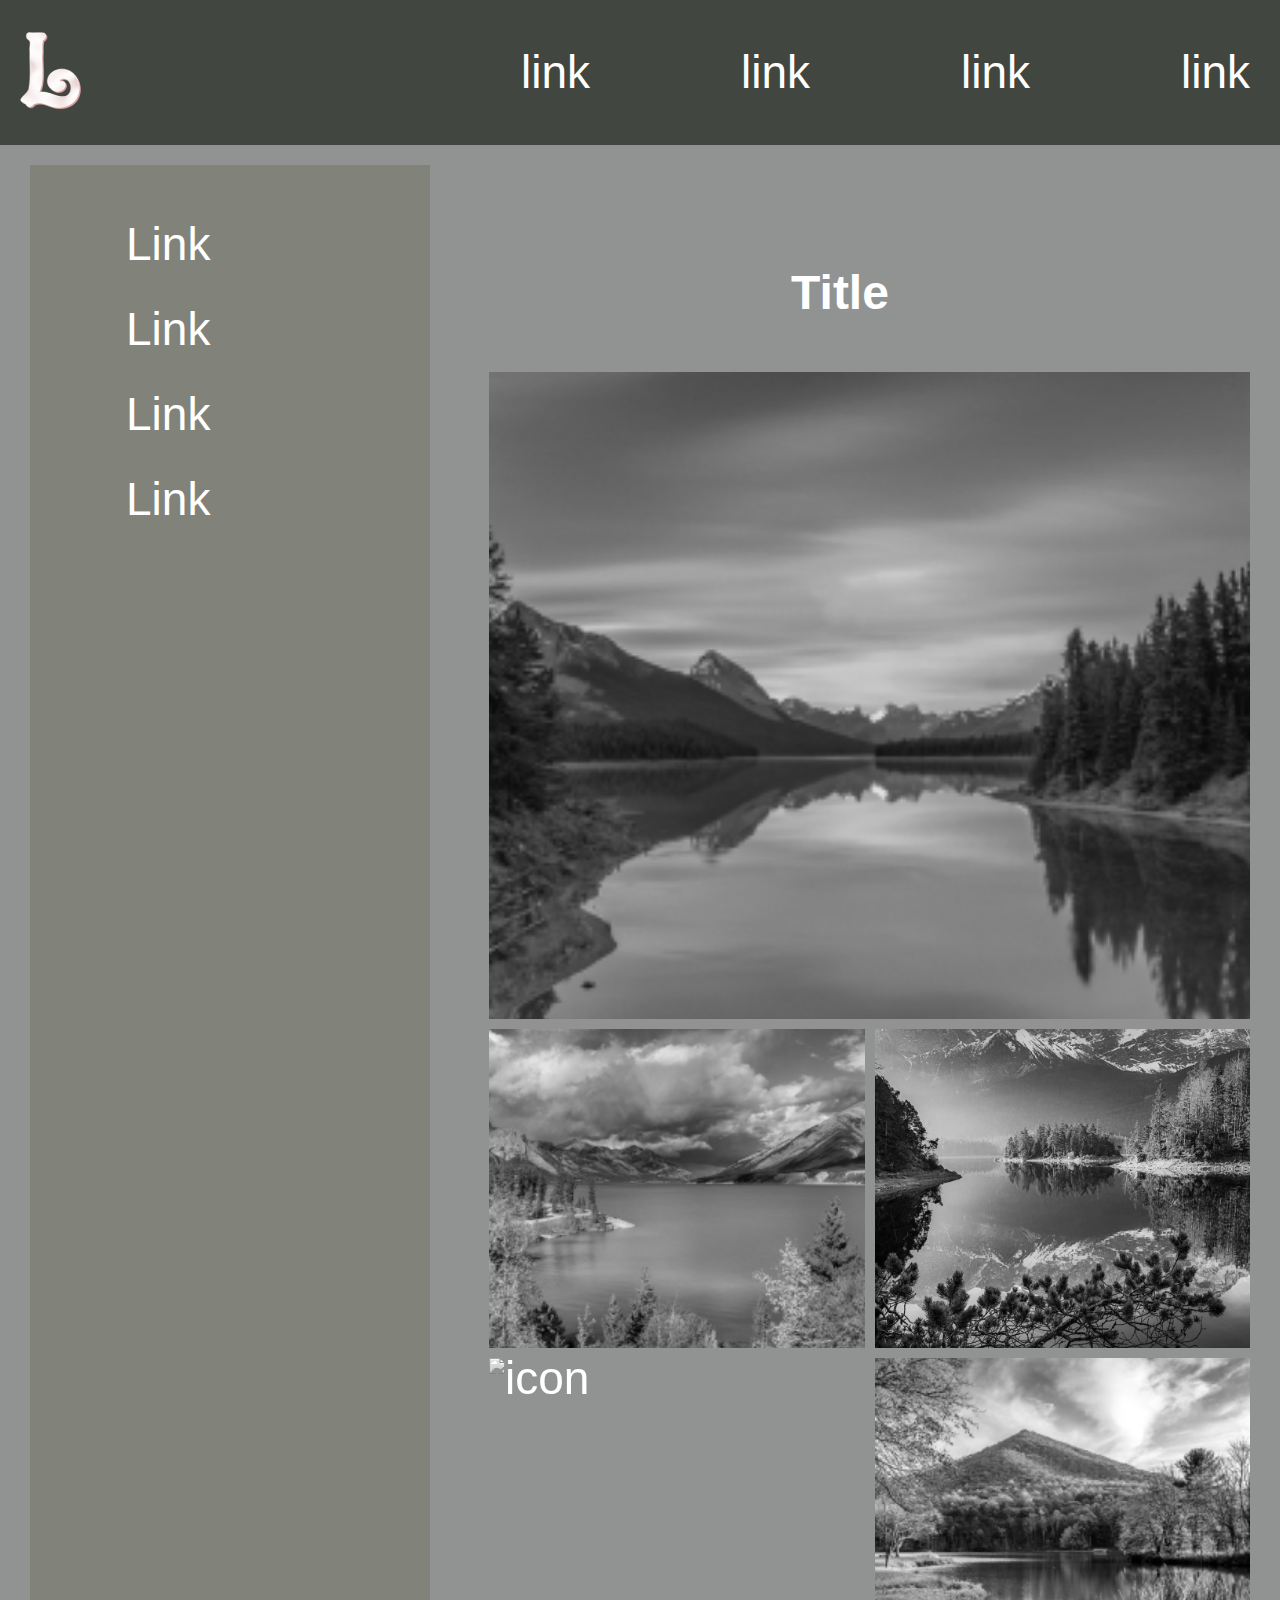
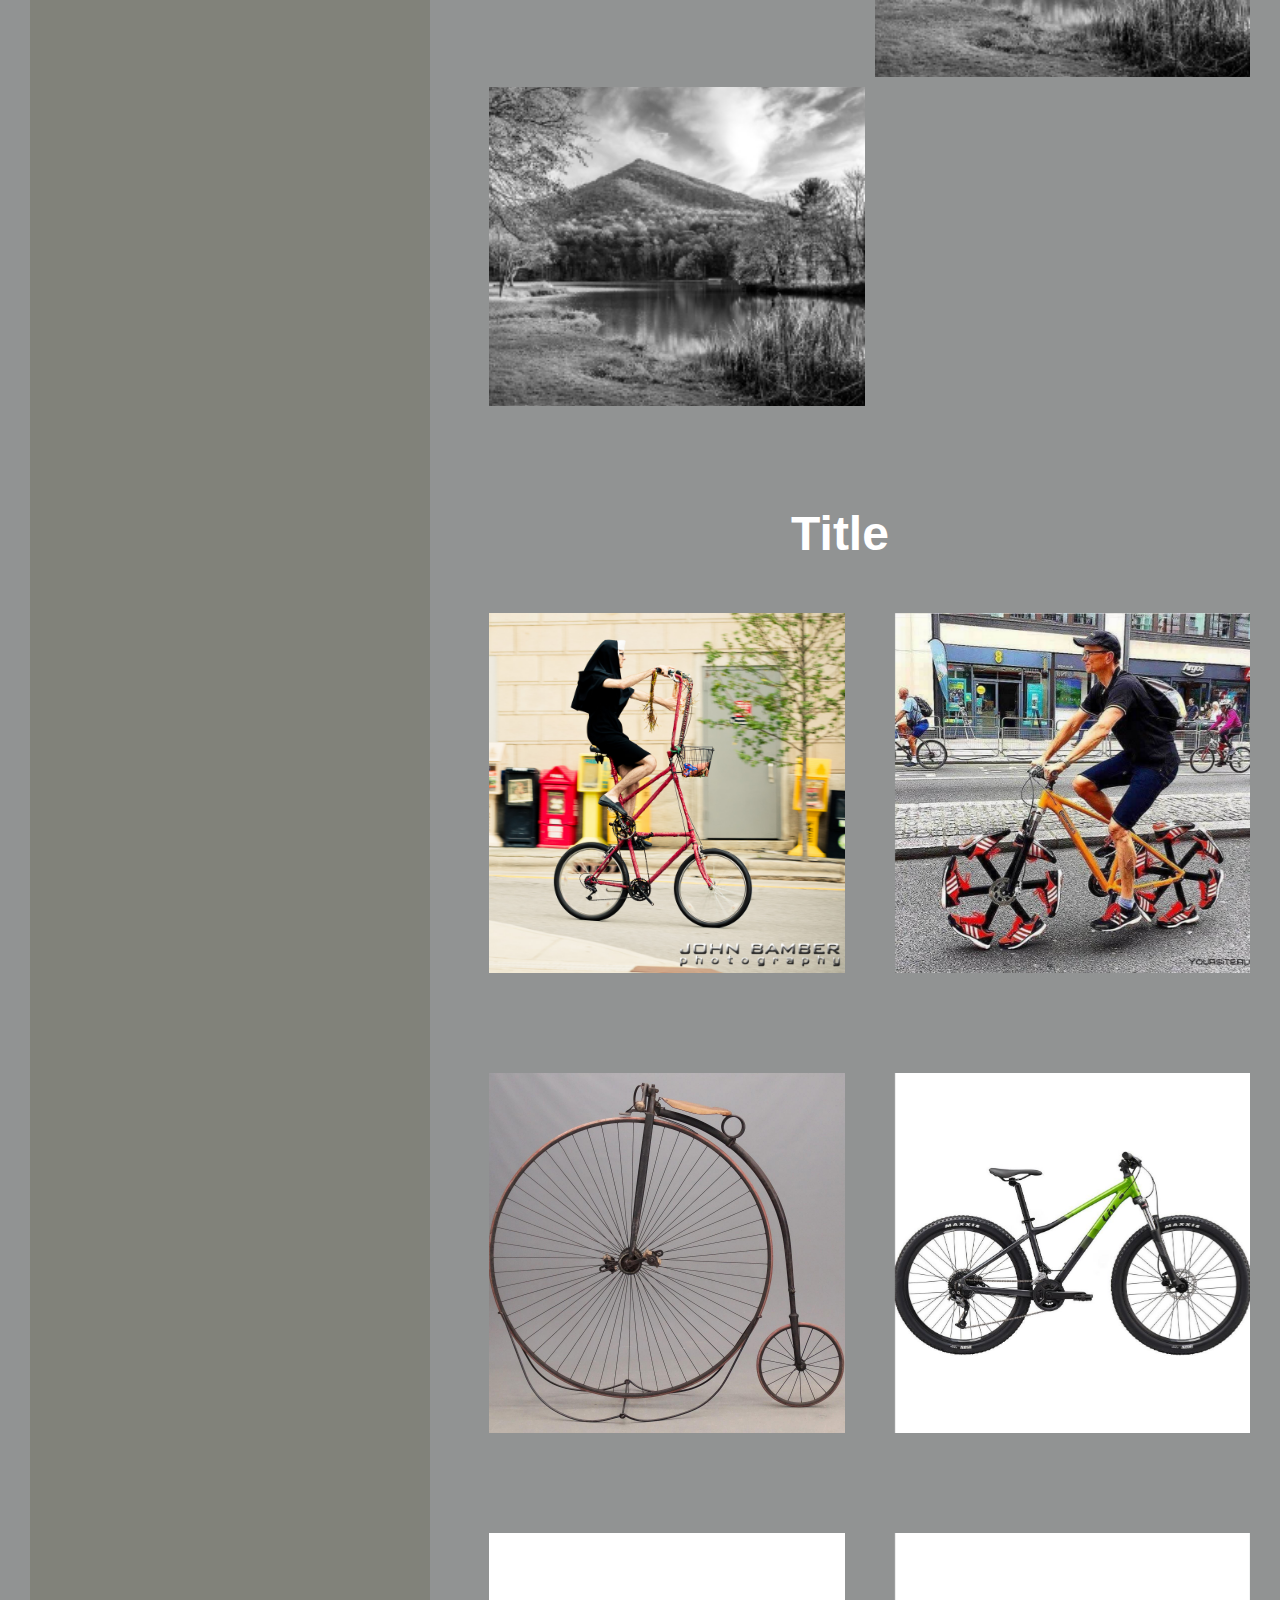
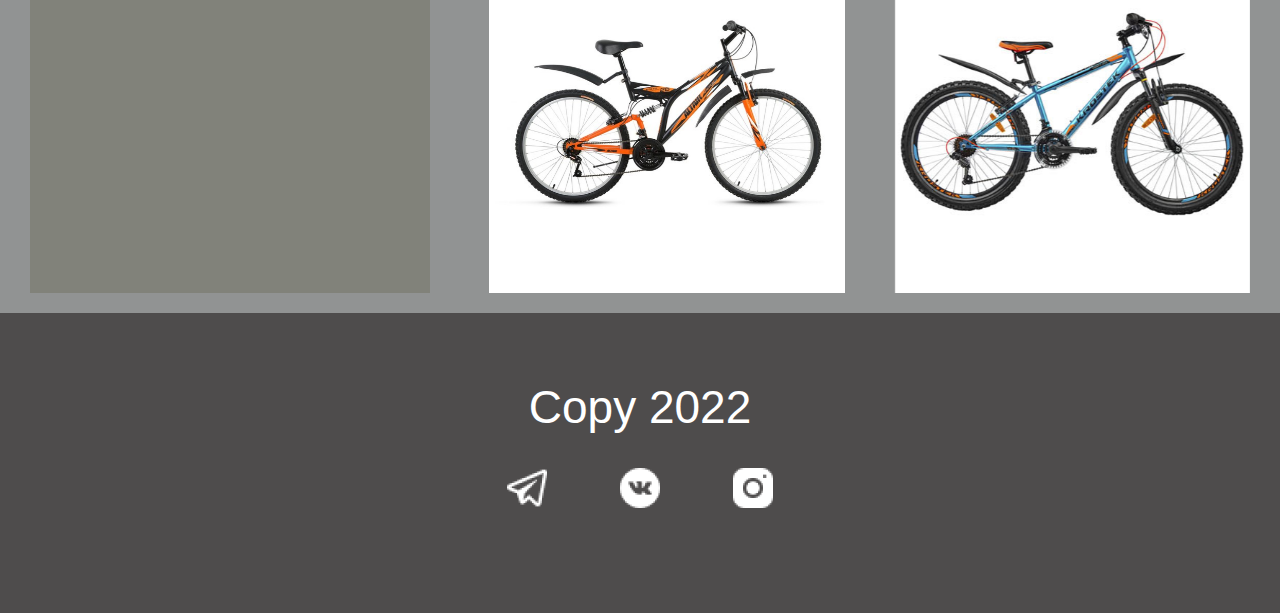
==== index.html @ 62283399 "Add files via upload" ====
<!DOCTYPE html>
<html lang="en">
<head>
   <meta charset="UTF-8">
   <meta http-equiv="X-UA-Compatible" content="IE=edge">
   <meta name="viewport" content="width=device-width, initial-scale=1.0">
   <title>Self 10</title>
   <link rel="stylesheet" href="css/style.css">
</head>
<body>
   <div class="wrapper">
      <header class="header">
         <a href="#" class="logo">
            <img src="img/logo.png" alt="icon">
         </a>
         <nav class="header_menu">
            <ul class="menu_list">
               <li>
                  <a href="#" class="header_link">
                     link
                  </a>
               </li>
               <li>
                  <a href="#" class="header_link">
                     link
                  </a>
               </li>
               <li>
                  <a href="#" class="header_link">
                     link
                  </a>
               </li>
               <li>
                  <a href="#" class="header_link">
                     link
                  </a>
               </li>
            </ul>
         </nav>
      </header>
      <main class="main">
         <aside class="sadebar">
            <nav class="sidebar_nav">
               <ul class="sadebar_list">
                  <li>
                     <a href="#" class="sadebar_link">
                        link
                     </a>
                  </li>
                  <li>
                     <a href="#" class="sadebar_link">
                        link
                     </a>
                  </li>
                  <li>
                     <a href="#" class="sadebar_link">
                        link
                     </a>
                  </li>
                  <li>
                     <a href="#" class="sadebar_link">
                        link
                     </a>
                  </li>
               </ul>
            </nav>
         </aside>
         <section class="content">
            <h1 class="content_title">Title</h1>
            <div class="galery_content galery">
               <div class="galery_items">
                  <div class="galery_item galery_item_big">
                     <img class="pic" src="img/im1.jpg" alt="icon">
                  </div>
                  <div class="galery_item">
                     <img class="pic" src="img/im2.jpg" alt="icon">
                  </div>
                  <div class="galery_item">
                     <img class="pic" src="img/im3.jpg" alt="icon">
                  </div>
                  <div class="galery_item">
                     <img class="pic" src="img/im4.jpg" alt="icon">
                  </div>
                  <div class="galery_item">
                     <img class="pic" src="img/im5.jpg" alt="icon">
                  </div>
                  <div class="galery_item">
                     <img class="pic" src="img/im5.jpg" alt="icon">
                  </div>
               </div>
            </div>
            <section class="content_products">
               <h2 class="content_title">Title</h2>
               <div class="products_items">
                  <div class="products_item">
                     <img src="img/vel1.jpg" alt="icon">
                     <div class="praze">
                        <p>price 100$</p>
                        <a href="#">buy</a>
                     </div>
                  </div>
                  <div class="products_item">
                     <img src="img/vel2.jpg" alt="icon">
                     <div class="praze">
                        <p>price 100$</p>
                        <a href="#">buy</a>
                     </div>
                  </div>
                  <div class="products_item">
                     <img src="img/vel3.jpg" alt="icon">
                     <div class="praze">
                        <p>price 100$</p>
                        <a href="#">buy</a>
                     </div>
                  </div>
                  <div class="products_item">
                     <img src="img/vel4.jpg" alt="icon">
                     <div class="praze">
                        <p>price 100$</p>
                        <a href="#">buy</a>
                     </div>
                  </div>
                  <div class="products_item">
                     <img src="img/vel5.jpg" alt="icon">
                     <div class="praze">
                        <p>price 100$</p>
                        <a href="#">buy</a>
                     </div>
                  </div>
                  <div class="products_item">
                     <img src="img/vel6.jpg" alt="icon">
                     <div class="praze">
                        <p>price 100$</p>
                        <a href="#">buy</a>
                     </div>
                  </div>
               </div>
            </section>
         </section>
      </main>
      <footer class="footer">
         <div class="footer_copy">
            Copy 2022
         </div>
         <div class="footer_soc">
            <a class="footer_link" href="#">
               <img src="img/soc1.png" alt="icon">
            </a>
            <a class="footer_link" href="#">
               <img src="img/soc2.png" alt="icon">
            </a>
            <a class="footer_link" href="#">
               <img src="img/soc3.png" alt="icon">
            </a>
         </div>
      </footer>
   </div>
   <script src="js/jquery-1.9.1.min.js."></script>
   <script src="js/mail.js"></script>
</body>
</html>
---- css/style.css ----
* {
   margin: 0;
   padding: 0;
}

a {
   text-decoration: none;
}

ul {
   list-style: none;
}

@import url('https://fonts.googleapis.com/css2?family=Ubuntu:wght@400;500;700&display=swap');

.wrapper {
   font-family: 'Ubuntu', sans-serif;
   font-style: normal;
   font-weight: 500;
   font-size: 46px;
   line-height: 41px;
   color: #fff;
   background: #919393;
   width: 100%;
   display: grid;
   grid-template: minmax(100px, auto) 1fr minmax(70px, auto) 1fr;
   grid-template-areas: 'header' 'main' 'footer';
}

.header {
   grid-area: header;
   background: #424641;
   display: grid;
   grid-template: 1fr / 1fr minmax(auto, 400px) minmax(auto, 1000px) 1fr;
   align-items: center;
   padding: 20px 0;
}

.logo {
   grid-column: 2 / 3;
}

.header_menu {
   grid-column: 3 / 4;
}

.menu_list {
   display: grid;
   grid-auto-flow: column;
   justify-items: end;
}

.header_link {
   color: #fff;
   padding: 5px 30px;
   border-radius: 50%;
   transition: .5s;
}

.header_link:hover{
   background: #000;
}

.header_link:active{
   color: yellow;
}

.main {
   padding: 20px 30px;
}

.sadebar {
   background: #81827A;
}

.sadebar_list {
   padding: 59px 0 0 66px;
}

.sadebar_link {
   text-transform: capitalize;
   color: #fff;
   padding: 5px 30px;
   border-radius: 50%;
   transition: .5s;
}

.sadebar_link:hover{
   background: #000;
}

.sadebar_list>*:not(:last-child) {
   margin: 0 0 44px 0;
}



.content_title {
   padding: 100px 0 0 0;
   margin: 0 0 52px 0;
   font-size: 48px;
   font-weight: 700;
   line-height: 55px;
   text-align: center;
}

.galery_content {
   margin: 0 0 0 59px;
}

.galery_items {
   display: grid;
   column-gap: 17px;
   row-gap: 31px;
   grid-template-columns: repeat(auto-fit, minmax(250px, 1fr));
}

.galery_item {
   position: relative;
   padding: 0 0 80% 0;
}

.galery_item img {
   position: absolute;
   width: 100%;
   height: 100%;
   top: 0;
   left: 0;
   object-fit: cover;
}

.galery_items {
   display: grid;
   gap: 10px;
   grid-template-columns: repeat(auto-fit, minmax(250px, 1fr));
}
.galery_item {
   position: relative;
   padding: 0 0 85% 0;
}
.galery_item img {
   position: absolute;
   top: 0;
   left: 0;
   width: 100%;
   height: 100%;
   object-fit: cover;
}



.products_items {
   margin: 0 0 0 59px;
   display: grid;
   column-gap: 50px;
   row-gap: 100px;
   grid-template-columns: repeat(auto-fit, minmax(350px, 1fr));
}

.products_item {
   display: grid;
   grid-auto-flow: row;
   grid-template: auto 1fr minmax(40px, auto) / 1fr;
   position: relative;
   padding: 0 0 90% 0;
}

.products_item img {
   position: absolute;
   width: 100%;
   height: 100%;
   top: 0;
   left: 0;
   object-fit: cover;
}

.footer {
   background: #4E4C4C;
   display: grid;
   grid-area: footer;
   grid-template: 1fr 1fr / 1fr;
   text-align: center;
   padding: 74px 0;
}

.footer_copy {
   margin: 0 0 35px 0;
}

.footer_soc>*:not(:last-child) {
   margin: 0 50px 0 0;
}

@media(max-width: 1250px) {
   .wrapper {
      font-size: 40px;
   }
   .content_title {
      font-size: 42px;
      padding: 50px 0 0 0;
      margin: 0 0 30px 0;
   }
   .header {
      grid-template: 1fr / 1fr minmax(auto, 300px) minmax(auto, 1000px) 1fr;
   }
   .main {
      grid-template: 1fr / 1fr minmax(auto, 300px) minmax(auto, 1000px) 1fr;
   }
   .sadebar_list {
      padding: 40px 0 0 10px;
   }
}

@media(min-width: 1000px) {
   .main {
      grid-area: main;
      display: grid;
      grid-template: 1fr / 1fr minmax(auto, 400px) minmax(auto, 1000px) 1fr;
   }
   .sadebar {
      grid-column: 2 / 3;
   }
   .content {
      grid-column: 3 / 4;
   }
}

@media(max-width: 1000px) {
   .sadebar_list {
      padding: 30px 0;
   }
   .galery_content {
      margin: 0;
   }
   .products_items {
      margin: 0;
   }
}


@media(min-width: 570px) {
   .galery_item_big {
      grid-column: span 2;
      grid-row: span 2;
   }
}

@media(max-width: 570px) {
   .sadebar {
      width: 100%;
   }
   .wrapper {
      font-size: 30px;
   }
   .content_title {
      font-size: 32px;
      padding: 50px 0 0 0;
      margin: 0 0 30px 0;
   }
   .products_items {
      row-gap: 50px;
   }
   body {
      background: #919393;
   }
}

.pic {
   filter: grayscale(100%);
   transition: .5s;
}

.galery_item:hover .pic {
   filter: grayscale(0);
}

.products_item {
   position: relative;
   transition: transform .6s;
   transform-style: preserve-3d;
}

.products_item img, .praze {
   position: absolute;
   width: 100%;
   height: 100%;
   backface-visibility: hidden;
}

.praze {
   display: flex;
   align-items: center;
   justify-content: center;
   flex-direction: column;
   background-color: #5e3c32;
   color: #fff;
   transform: rotateY(180deg);
   z-index: 1;
   text-transform: uppercase;
}

.praze a {
   border: 1px solid #fff;
   color: #fff;
   padding: 5px 10px;
   margin-top: 150px;
   transition: .5s;
}

.praze a:hover {
   border: 1px solid #000;
   background: #000;
}

.products_item:hover{
   transform: rotateY(180deg);
}
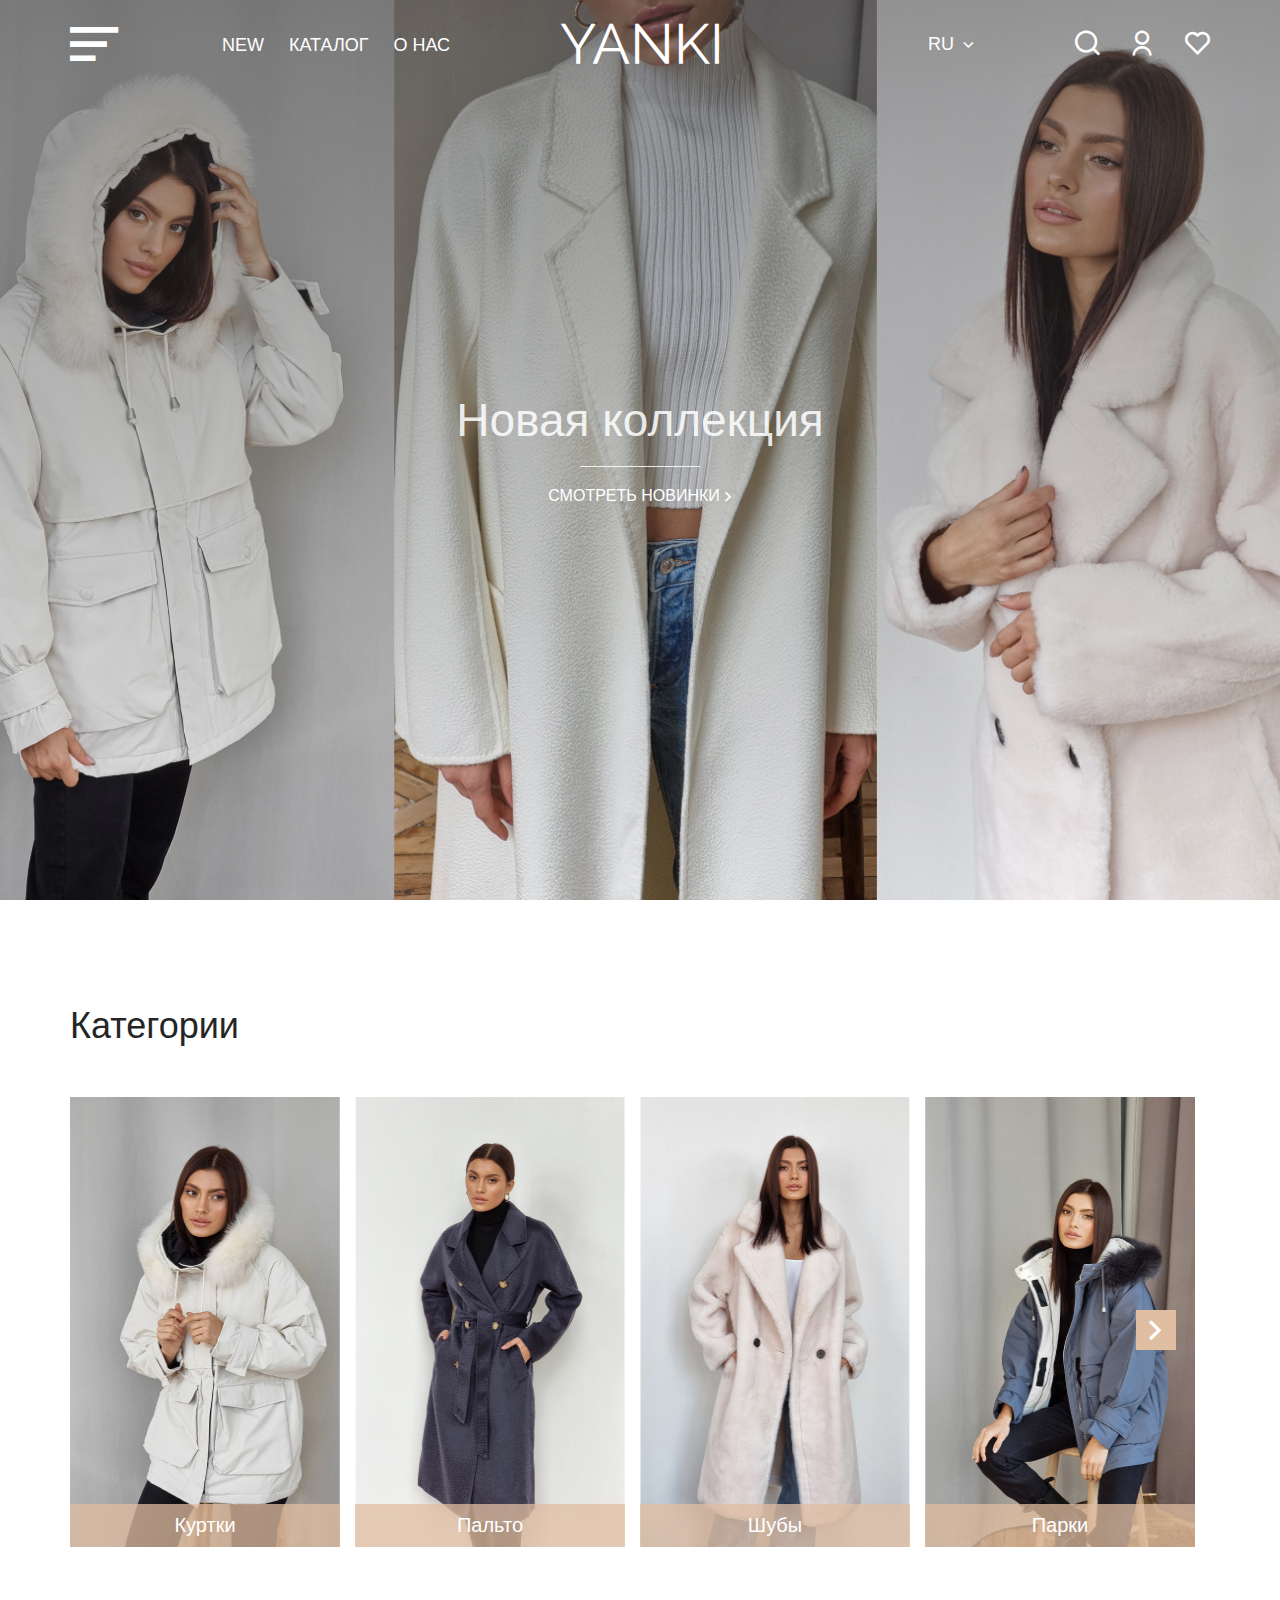
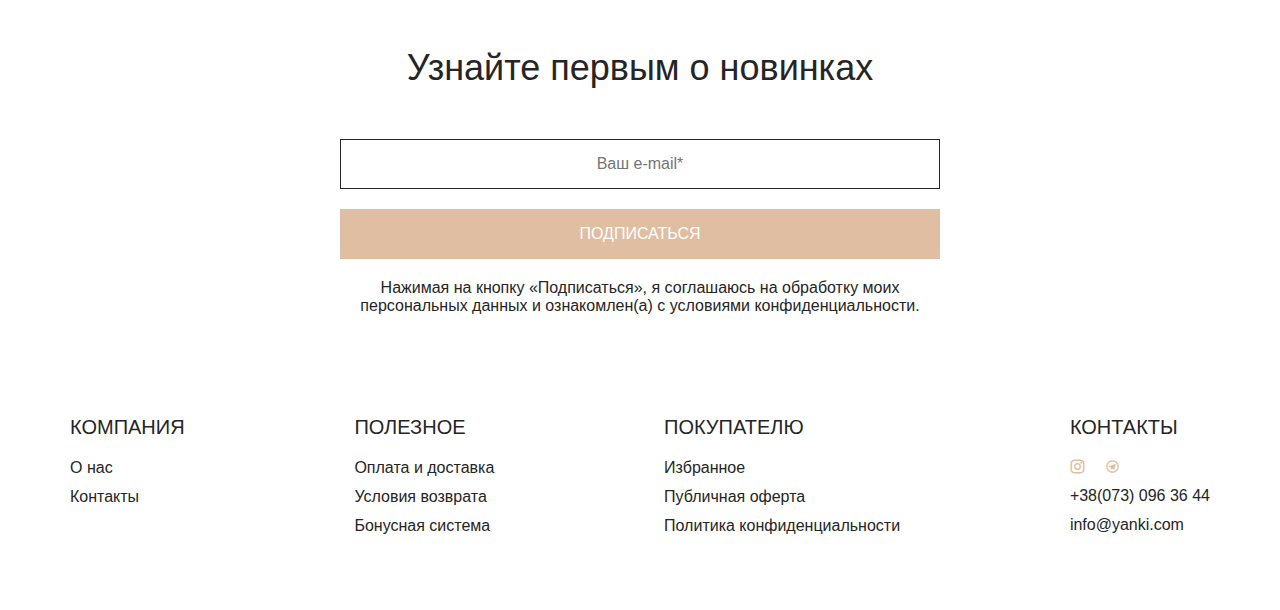
==== commit e2f38d31: "fdfwe" ====
--- a/index.html
+++ b/index.html
@@ -1,161 +1,196 @@
-<!DOCTYPE html>
-<html lang="en">
-<head>
-   <meta charset="UTF-8">
-   <meta http-equiv="X-UA-Compatible" content="IE=edge">
-   <meta name="viewport" content="width=device-width, initial-scale=1.0">
-   <title>Self 10</title>
-   <link rel="stylesheet" href="css/style.css">
-</head>
-<body>
-   <div class="wrapper">
-      <header class="header">
-         <a href="#" class="logo">
-            <img src="img/logo.png" alt="icon">
-         </a>
-         <nav class="header_menu">
-            <ul class="menu_list">
-               <li>
-                  <a href="#" class="header_link">
-                     link
-                  </a>
-               </li>
-               <li>
-                  <a href="#" class="header_link">
-                     link
-                  </a>
-               </li>
-               <li>
-                  <a href="#" class="header_link">
-                     link
-                  </a>
-               </li>
-               <li>
-                  <a href="#" class="header_link">
-                     link
-                  </a>
-               </li>
-            </ul>
-         </nav>
-      </header>
-      <main class="main">
-         <aside class="sadebar">
-            <nav class="sidebar_nav">
-               <ul class="sadebar_list">
-                  <li>
-                     <a href="#" class="sadebar_link">
-                        link
-                     </a>
-                  </li>
-                  <li>
-                     <a href="#" class="sadebar_link">
-                        link
-                     </a>
-                  </li>
-                  <li>
-                     <a href="#" class="sadebar_link">
-                        link
-                     </a>
-                  </li>
-                  <li>
-                     <a href="#" class="sadebar_link">
-                        link
-                     </a>
-                  </li>
-               </ul>
-            </nav>
-         </aside>
-         <section class="content">
-            <h1 class="content_title">Title</h1>
-            <div class="galery_content galery">
-               <div class="galery_items">
-                  <div class="galery_item galery_item_big">
-                     <img class="pic" src="img/im1.jpg" alt="icon">
-                  </div>
-                  <div class="galery_item">
-                     <img class="pic" src="img/im2.jpg" alt="icon">
-                  </div>
-                  <div class="galery_item">
-                     <img class="pic" src="img/im3.jpg" alt="icon">
-                  </div>
-                  <div class="galery_item">
-                     <img class="pic" src="img/im4.jpg" alt="icon">
-                  </div>
-                  <div class="galery_item">
-                     <img class="pic" src="img/im5.jpg" alt="icon">
-                  </div>
-                  <div class="galery_item">
-                     <img class="pic" src="img/im5.jpg" alt="icon">
-                  </div>
-               </div>
-            </div>
-            <section class="content_products">
-               <h2 class="content_title">Title</h2>
-               <div class="products_items">
-                  <div class="products_item">
-                     <img src="img/vel1.jpg" alt="icon">
-                     <div class="praze">
-                        <p>price 100$</p>
-                        <a href="#">buy</a>
-                     </div>
-                  </div>
-                  <div class="products_item">
-                     <img src="img/vel2.jpg" alt="icon">
-                     <div class="praze">
-                        <p>price 100$</p>
-                        <a href="#">buy</a>
-                     </div>
-                  </div>
-                  <div class="products_item">
-                     <img src="img/vel3.jpg" alt="icon">
-                     <div class="praze">
-                        <p>price 100$</p>
-                        <a href="#">buy</a>
-                     </div>
-                  </div>
-                  <div class="products_item">
-                     <img src="img/vel4.jpg" alt="icon">
-                     <div class="praze">
-                        <p>price 100$</p>
-                        <a href="#">buy</a>
-                     </div>
-                  </div>
-                  <div class="products_item">
-                     <img src="img/vel5.jpg" alt="icon">
-                     <div class="praze">
-                        <p>price 100$</p>
-                        <a href="#">buy</a>
-                     </div>
-                  </div>
-                  <div class="products_item">
-                     <img src="img/vel6.jpg" alt="icon">
-                     <div class="praze">
-                        <p>price 100$</p>
-                        <a href="#">buy</a>
-                     </div>
-                  </div>
-               </div>
-            </section>
-         </section>
-      </main>
-      <footer class="footer">
-         <div class="footer_copy">
-            Copy 2022
-         </div>
-         <div class="footer_soc">
-            <a class="footer_link" href="#">
-               <img src="img/soc1.png" alt="icon">
-            </a>
-            <a class="footer_link" href="#">
-               <img src="img/soc2.png" alt="icon">
-            </a>
-            <a class="footer_link" href="#">
-               <img src="img/soc3.png" alt="icon">
-            </a>
-         </div>
-      </footer>
-   </div>
-   <script src="js/jquery-1.9.1.min.js."></script>
-   <script src="js/mail.js"></script>
-</body>
+<!DOCTYPE html>
+<html lang="en">
+<head>
+   <meta charset="UTF-8">
+   <meta http-equiv="X-UA-Compatible" content="IE=edge">
+   <meta name="viewport" content="width=device-width, initial-scale=1.0">
+   <link rel="stylesheet" href="css/style.css">
+   <link rel="stylesheet" href="fonts/style.css">
+   <title>self 12</title>
+</head>
+<body>
+   <div class="wrapper">
+      <header class="header pos_ab">
+         <div class="container">
+            <nav class="header__body">
+               <div class="header__part1">
+                  <a href="#" class="header__burger">
+                     <i class="header__icon header__icon_burger icon-burger"></i>
+                  </a>
+                  <div class="header__box_lang header__info1">
+                     <button class="header__bnt header__bnt0">
+                        <p class="header__bnt_text">RU</p>
+                        <i class="header__icon header__icon_arr0 icon-arr"></i>
+                        <ul class="list0">
+                           <li class="rus">Ru</li>
+                           <li class="eng">Eng</li>
+                        </ul>
+                     </button>
+                  </div>
+                  <ul class="header__list">
+                     <li class="header__item"><a href="index.html" class="header__link">NEW</a></li>
+                     <li class="header__item"><a href="catalog.html" class="header__link">КАТАЛОГ</a></li>
+                     <li class="header__item"><a href="#" class="header__link">О НАС</a></li>
+                     <a href="#" class="header__link2 header__link0">
+                        <i class="header__icon header__icon_user icon-user"></i>
+                     </a>
+                  </ul>
+               </div>
+               <logo class="header__logo">
+                  <i class="header__icon header__icon_logo icon-logo"></i>
+               </logo>
+               <div class="header__part2">
+                  <div class="header__box_lang header__info2">
+                     <button class="header__bnt">
+                        <p class="header__bnt_text">RU</p>
+                        <i class="header__icon header__icon_arr icon-arr"></i>
+                     </button>
+                  </div>
+                  <div class="header__info">
+                     <a href="#" class="header__link2">
+                        <i class="header__icon header__icon_search icon-search"></i>
+                     </a>
+                     <a href="#" class="header__link2">
+                        <i class="header__icon header__icon_user icon-user"></i>
+                     </a>
+                     <a href="#" class="header__link2">
+                        <i class="header__icon header__icon_favorit icon-favorit"></i>
+                     </a>
+                  </div>
+               </div>
+            </nav>
+         </div>
+      </header>
+      <main class="page3">
+         <section class="home">
+            <div class="container">
+               <div class="home__body">
+                  <h1 class="home__title">Новая коллекция</h1>
+                  <a href="$" class="home__link">
+                     <p class="home__text">Смотреть Новинки</p>
+                     <i class="home__icon icon-arr"></i>
+                  </a>
+               </div>
+            </div>
+         </section>
+         <section class="category">
+            <div class="container">
+               <h2 class="category__title title">Категории</h2>
+               <div class="category__items">
+                  <i class="category__icon icon-arr category__icon1"></i>
+                  <i class="category__icon icon-arr category__icon2"></i>
+                  <div class="category__item item1">
+                     <img src="img/cat1.jpg" alt="icon" class="item1__img">
+                     <div class="item1__info">
+                        <p class="item1__title">Куртки</p>
+                        <p class="item1__text">Lorem ipsum dolor sit amet.</p>
+                     </div>
+                  </div>
+                  <div class="category__item item1">
+                     <img src="img/cat2.jpg" alt="icon" class="item1__img">
+                     <div class="item1__info">
+                        <p class="item1__title">Пальто</p>
+                        <p class="item1__text">Lorem ipsum dolor sit amet.</p>
+                     </div>
+                  </div>
+                  <div class="category__item item1">
+                     <img src="img/cat3.jpg" alt="icon" class="item1__img">
+                     <div class="item1__info">
+                        <p class="item1__title">Шубы</p>
+                        <p class="item1__text">Lorem ipsum dolor sit amet.</p>
+                     </div>
+                  </div>
+                  <div class="category__item item1">
+                     <img src="img/cat4.jpg" alt="icon" class="item1__img">
+                     <div class="item1__info">
+                        <p class="item1__title">Парки</p>
+                        <p class="item1__text">Lorem ipsum dolor sit amet.</p>
+                     </div>
+                  </div>
+                  <div class="category__item item1">
+                     <img src="img/cat4.jpg" alt="icon" class="item1__img">
+                     <div class="item1__info">
+                        <p class="item1__title">Парки</p>
+                        <p class="item1__text">Lorem ipsum dolor sit amet.</p>
+                     </div>
+                  </div>
+                  <div class="category__item item1">
+                     <img src="img/cat4.jpg" alt="icon" class="item1__img">
+                     <div class="item1__info">
+                        <p class="item1__title">Парки</p>
+                        <p class="item1__text">Lorem ipsum dolor sit amet.</p>
+                     </div>
+                  </div>
+               </div>
+            </div>
+         </section>
+         <section class="news">
+            <div class="container">
+               <div class="news__body">
+                  <h3 class="news__title title">Узнайте первым о новинках</h3>
+                  <input type="text" class="news__input" placeholder="Ваш e-mail*">
+                  <button class="news__btn">ПОДПИСАТЬСЯ</button>
+                  <p class="news__text">
+                     Нажимая на кнопку «Подписаться», я соглашаюсь на обработку моих 
+                     персональных данных и ознакомлен(а) с условиями конфиденциальности.
+                  </p>
+               </div>
+            </div>
+         </section>
+      </main>
+      <footer class="footer">
+         <div class="container">
+            <div class="footer__columns">
+               <div class="footer__column">
+                  <div class="footer__block2">
+                     <p class="footer__title">КОМПАНИЯ</p>
+                     <i class="footer__icon2 icon-arr"></i>
+                  </div>
+                  <div class="footer__block">
+                     <a href="#" class="footer__link">О нас</a>
+                     <a href="#" class="footer__link">Контакты</a>
+                  </div>
+               </div>
+               <div class="footer__column">
+                  <div class="footer__block2">
+                     <p class="footer__title">ПОЛЕЗНОЕ</p>
+                     <i class="footer__icon2 icon-arr"></i>
+                  </div>
+                  <div class="footer__block">
+                     <a href="#" class="footer__link">Оплата и доставка</a>
+                     <a href="#" class="footer__link">Условия возврата</a>
+                     <a href="#" class="footer__link">Бонусная система</a>
+                  </div>
+               </div>
+               <div class="footer__column">
+                  <div class="footer__block2">
+                     <p class="footer__title">ПОКУПАТЕЛЮ</p>
+                     <i class="footer__icon2 icon-arr"></i>
+                  </div>
+                  <div class="footer__block">
+                     <a href="#" class="footer__link">Избранное</a>
+                     <a href="#" class="footer__link">Публичная оферта</a>
+                     <a href="#" class="footer__link">Политика конфиденциальности</a>
+                  </div>
+               </div>
+               <div class="footer__column">
+                  <div class="footer__block2">
+                     <p class="footer__title">КОНТАКТЫ</p>
+                     <i class="footer__icon2 icon-arr"></i>
+                  </div>
+                  <div class="footer__block">
+                     <div class="footer__soces">
+                        <a href="#" class="footer__soc"><i class="footer__icon icon-innstagram"></i></a>
+                        <a href="#" class="footer__soc"><i class="footer__icon icon-telegram"></i></a>
+                     </div>
+                     <a href="tel:+380730963644" class="footer__link">+38(073) 096 36 44</a>
+                     <a href="https//info@yanki.com" target="_blank" class="footer__link">info@yanki.com</a>
+                  </div>
+               </div>
+            </div>
+         </div>
+      </footer>
+   </div>
+   <script src="js/script.js"></script>
+</body>
 </html>--- a/css/style.css
+++ b/css/style.css
@@ -1,317 +1,1432 @@
-* {
-   margin: 0;
-   padding: 0;
-}
-
-a {
-   text-decoration: none;
-}
-
-ul {
-   list-style: none;
-}
-
-@import url('https://fonts.googleapis.com/css2?family=Ubuntu:wght@400;500;700&display=swap');
-
-.wrapper {
-   font-family: 'Ubuntu', sans-serif;
-   font-style: normal;
-   font-weight: 500;
-   font-size: 46px;
-   line-height: 41px;
-   color: #fff;
-   background: #919393;
-   width: 100%;
-   display: grid;
-   grid-template: minmax(100px, auto) 1fr minmax(70px, auto) 1fr;
-   grid-template-areas: 'header' 'main' 'footer';
-}
-
-.header {
-   grid-area: header;
-   background: #424641;
-   display: grid;
-   grid-template: 1fr / 1fr minmax(auto, 400px) minmax(auto, 1000px) 1fr;
-   align-items: center;
-   padding: 20px 0;
-}
-
-.logo {
-   grid-column: 2 / 3;
-}
-
-.header_menu {
-   grid-column: 3 / 4;
-}
-
-.menu_list {
-   display: grid;
-   grid-auto-flow: column;
-   justify-items: end;
-}
-
-.header_link {
-   color: #fff;
-   padding: 5px 30px;
-   border-radius: 50%;
-   transition: .5s;
-}
-
-.header_link:hover{
-   background: #000;
-}
-
-.header_link:active{
-   color: yellow;
-}
-
-.main {
-   padding: 20px 30px;
-}
-
-.sadebar {
-   background: #81827A;
-}
-
-.sadebar_list {
-   padding: 59px 0 0 66px;
-}
-
-.sadebar_link {
-   text-transform: capitalize;
-   color: #fff;
-   padding: 5px 30px;
-   border-radius: 50%;
-   transition: .5s;
-}
-
-.sadebar_link:hover{
-   background: #000;
-}
-
-.sadebar_list>*:not(:last-child) {
-   margin: 0 0 44px 0;
-}
-
-
-
-.content_title {
-   padding: 100px 0 0 0;
-   margin: 0 0 52px 0;
-   font-size: 48px;
-   font-weight: 700;
-   line-height: 55px;
-   text-align: center;
-}
-
-.galery_content {
-   margin: 0 0 0 59px;
-}
-
-.galery_items {
-   display: grid;
-   column-gap: 17px;
-   row-gap: 31px;
-   grid-template-columns: repeat(auto-fit, minmax(250px, 1fr));
-}
-
-.galery_item {
-   position: relative;
-   padding: 0 0 80% 0;
-}
-
-.galery_item img {
-   position: absolute;
-   width: 100%;
-   height: 100%;
-   top: 0;
-   left: 0;
-   object-fit: cover;
-}
-
-.galery_items {
-   display: grid;
-   gap: 10px;
-   grid-template-columns: repeat(auto-fit, minmax(250px, 1fr));
-}
-.galery_item {
-   position: relative;
-   padding: 0 0 85% 0;
-}
-.galery_item img {
-   position: absolute;
-   top: 0;
-   left: 0;
-   width: 100%;
-   height: 100%;
-   object-fit: cover;
-}
-
-
-
-.products_items {
-   margin: 0 0 0 59px;
-   display: grid;
-   column-gap: 50px;
-   row-gap: 100px;
-   grid-template-columns: repeat(auto-fit, minmax(350px, 1fr));
-}
-
-.products_item {
-   display: grid;
-   grid-auto-flow: row;
-   grid-template: auto 1fr minmax(40px, auto) / 1fr;
-   position: relative;
-   padding: 0 0 90% 0;
-}
-
-.products_item img {
-   position: absolute;
-   width: 100%;
-   height: 100%;
-   top: 0;
-   left: 0;
-   object-fit: cover;
-}
-
-.footer {
-   background: #4E4C4C;
-   display: grid;
-   grid-area: footer;
-   grid-template: 1fr 1fr / 1fr;
-   text-align: center;
-   padding: 74px 0;
-}
-
-.footer_copy {
-   margin: 0 0 35px 0;
-}
-
-.footer_soc>*:not(:last-child) {
-   margin: 0 50px 0 0;
-}
-
-@media(max-width: 1250px) {
-   .wrapper {
-      font-size: 40px;
-   }
-   .content_title {
-      font-size: 42px;
-      padding: 50px 0 0 0;
-      margin: 0 0 30px 0;
-   }
-   .header {
-      grid-template: 1fr / 1fr minmax(auto, 300px) minmax(auto, 1000px) 1fr;
-   }
-   .main {
-      grid-template: 1fr / 1fr minmax(auto, 300px) minmax(auto, 1000px) 1fr;
-   }
-   .sadebar_list {
-      padding: 40px 0 0 10px;
-   }
-}
-
-@media(min-width: 1000px) {
-   .main {
-      grid-area: main;
-      display: grid;
-      grid-template: 1fr / 1fr minmax(auto, 400px) minmax(auto, 1000px) 1fr;
-   }
-   .sadebar {
-      grid-column: 2 / 3;
-   }
-   .content {
-      grid-column: 3 / 4;
-   }
-}
-
-@media(max-width: 1000px) {
-   .sadebar_list {
-      padding: 30px 0;
-   }
-   .galery_content {
-      margin: 0;
-   }
-   .products_items {
-      margin: 0;
-   }
-}
-
-
-@media(min-width: 570px) {
-   .galery_item_big {
-      grid-column: span 2;
-      grid-row: span 2;
-   }
-}
-
-@media(max-width: 570px) {
-   .sadebar {
-      width: 100%;
-   }
-   .wrapper {
-      font-size: 30px;
-   }
-   .content_title {
-      font-size: 32px;
-      padding: 50px 0 0 0;
-      margin: 0 0 30px 0;
-   }
-   .products_items {
-      row-gap: 50px;
-   }
-   body {
-      background: #919393;
-   }
-}
-
-.pic {
-   filter: grayscale(100%);
-   transition: .5s;
-}
-
-.galery_item:hover .pic {
-   filter: grayscale(0);
-}
-
-.products_item {
-   position: relative;
-   transition: transform .6s;
-   transform-style: preserve-3d;
-}
-
-.products_item img, .praze {
-   position: absolute;
-   width: 100%;
-   height: 100%;
-   backface-visibility: hidden;
-}
-
-.praze {
-   display: flex;
-   align-items: center;
-   justify-content: center;
-   flex-direction: column;
-   background-color: #5e3c32;
-   color: #fff;
-   transform: rotateY(180deg);
-   z-index: 1;
-   text-transform: uppercase;
-}
-
-.praze a {
-   border: 1px solid #fff;
-   color: #fff;
-   padding: 5px 10px;
-   margin-top: 150px;
-   transition: .5s;
-}
-
-.praze a:hover {
-   border: 1px solid #000;
-   background: #000;
-}
-
-.products_item:hover{
-   transform: rotateY(180deg);
+* {
+  margin: 0;
+  padding: 0;
+  font-family: inherit;
+  font-weight: inherit;
+  font-size: inherit;
+  color: inherit;
+  -webkit-box-sizing: border-box;
+          box-sizing: border-box;
+}
+
+a {
+  text-decoration: none;
+  font-family: inherit;
+  font-weight: inherit;
+  font-size: inherit;
+  color: inherit;
+}
+
+button {
+  border: none;
+  outline: none;
+  cursor: pointer;
+  background: transparent;
+}
+
+ul {
+  list-style: none;
+}
+
+html, body {
+  height: 100%;
+}
+
+.wrapper {
+  display: -webkit-box;
+  display: -ms-flexbox;
+  display: flex;
+  -webkit-box-orient: vertical;
+  -webkit-box-direction: normal;
+      -ms-flex-direction: column;
+          flex-direction: column;
+  -webkit-box-pack: justify;
+      -ms-flex-pack: justify;
+          justify-content: space-between;
+  min-height: 100%;
+  overflow: hidden;
+  font-family: "Raley Light", sans-serif;
+  color: #252525;
+  font-weight: 300;
+}
+
+@font-face {
+  font-family: "Raley Ext Light", sans-serif;
+  src: url("//font/Raleway-ExtraLight.ttf");
+  font-weight: 200;
+}
+@font-face {
+  font-family: "Raley Light", sans-serif;
+  src: url("../font/Raleway-Light.ttf");
+  font-weight: 300;
+}
+@font-face {
+  font-family: "Raley Bold", sans-serif;
+  src: url("../font/Raleway-Bold.ttf");
+  font-weight: 700;
+}
+@font-face {
+  font-family: "Roboto Bold", sans-serif;
+  src: url("../font/Roboto-Bold.ttf");
+  font-weight: 700;
+}
+.container {
+  max-width: 1160px;
+  margin: 0 auto;
+  padding: 0 10px;
+}
+
+.pos_ab {
+  position: absolute;
+  width: 100%;
+  top: 0;
+}
+
+.header {
+  padding: 24px 0 0 0;
+  color: #fff;
+}
+.header__body {
+  display: -ms-grid;
+  display: grid;
+  -ms-grid-columns: (1fr)[3];
+  grid-template-columns: repeat(3, 1fr);
+  -webkit-box-align: center;
+      -ms-flex-align: center;
+          align-items: center;
+  font-weight: 300;
+  font-size: 18px;
+  line-height: 116.6666666667%;
+  font-family: "Raley Light", sans-serif;
+}
+@media (max-width: 1180px) {
+  .header__body {
+    font-size: calc(16px + 2 * (100vw - 320px) / 860);
+  }
+}
+.header__body2 {
+  color: #252525;
+}
+.header__burger {
+  margin-right: 104px;
+  z-index: 12;
+}
+@media (max-width: 1180px) {
+  .header__burger {
+    margin-right: calc(40px + 64 * (100vw - 770px) / 410);
+  }
+}
+.header__burger2 {
+  color: #E0BEA2;
+}
+.header__icon_burger, .header__icon_burger2 {
+  font-size: 34px;
+}
+@media (max-width: 1180px) {
+  .header__icon_burger, .header__icon_burger2 {
+    font-size: calc(25px + 9 * (100vw - 320px) / 860);
+  }
+}
+@media (max-width: 770px) {
+  .header__icon_burger.active, .header__icon_burger2.active {
+    color: #000;
+  }
+}
+.header__list, .header__list3 {
+  display: -ms-grid;
+  display: grid;
+  -ms-grid-columns: auto;
+  grid-template-columns: auto;
+  grid-auto-flow: column;
+  -webkit-box-align: center;
+      -ms-flex-align: center;
+          align-items: center;
+  gap: 25px;
+}
+@media (max-width: 770px) {
+  .header__list, .header__list3 {
+    position: absolute;
+    width: 100%;
+    height: 100vh;
+    display: -webkit-box;
+    display: -ms-flexbox;
+    display: flex;
+    -webkit-box-orient: vertical;
+    -webkit-box-direction: normal;
+        -ms-flex-direction: column;
+            flex-direction: column;
+    -webkit-box-align: center;
+        -ms-flex-align: center;
+            align-items: center;
+    top: 0;
+    left: -100%;
+    -webkit-transform: translate(-50%, 0);
+            transform: translate(-50%, 0);
+    background: rgba(255, 255, 255, 0.85);
+    padding: 50px 0 0 0;
+    -webkit-transition: all 0.3s ease;
+    transition: all 0.3s ease;
+  }
+  .header__list.active, .header__list3.active {
+    left: 50%;
+    z-index: 10;
+  }
+}
+@media (max-width: 770px) {
+  .header__item {
+    margin: 0 0 30px 0;
+  }
+  .header__item :last-child {
+    margin: 0 0 0 0;
+  }
+}
+.header__link {
+  white-space: nowrap;
+}
+@media (max-width: 770px) {
+  .header__link {
+    font-weight: 700;
+    font-size: 25px;
+    color: #000;
+  }
+}
+.header__link20 {
+  color: #252525;
+  -webkit-transition: 0.3s;
+  transition: 0.3s;
+}
+.header__link20:hover {
+  color: #E0BEA2;
+}
+.header__link30 {
+  color: #E0BEA2;
+  -webkit-transition: 0.3s;
+  transition: 0.3s;
+}
+.header__link30:hover {
+  color: #252525;
+}
+.header__logo {
+  -ms-grid-column-align: center;
+      justify-self: center;
+}
+.header__icon_logo {
+  font-size: 40px;
+}
+@media (max-width: 1180px) {
+  .header__icon_logo {
+    font-size: calc(15px + 25 * (100vw - 320px) / 860);
+  }
+}
+.header__icon_logo2 {
+  color: #E0BEA2;
+  font-size: 40px;
+}
+@media (max-width: 1180px) and (max-width: 1180px) {
+  .header__icon_logo2 {
+    font-size: calc(16px + 24 * (100vw - 320px) / 860);
+  }
+}
+.header__part1, .header__part2 {
+  display: -webkit-box;
+  display: -ms-flexbox;
+  display: flex;
+  -webkit-box-align: center;
+      -ms-flex-align: center;
+          align-items: center;
+}
+.header__part2 {
+  -ms-grid-column-align: end;
+      justify-self: end;
+}
+.header__box_lang {
+  display: -webkit-box;
+  display: -ms-flexbox;
+  display: flex;
+  -webkit-box-align: center;
+      -ms-flex-align: center;
+          align-items: center;
+  margin-right: 104px;
+}
+@media (max-width: 1180px) {
+  .header__box_lang {
+    margin-right: calc(20px + 84 * (100vw - 770px) / 410);
+  }
+}
+.header__bnt {
+  display: -webkit-box;
+  display: -ms-flexbox;
+  display: flex;
+  -webkit-box-align: center;
+      -ms-flex-align: center;
+          align-items: center;
+}
+.header__icon_arr {
+  font-size: 10px;
+  margin: 0 0 0 10px;
+  -webkit-transform: rotate(90deg);
+          transform: rotate(90deg);
+}
+.header__icon_arr0 {
+  font-size: 10px;
+  margin: 0 0 0 10px;
+  -webkit-transform: rotate(90deg);
+          transform: rotate(90deg);
+  -webkit-transition: all 0.3s ease;
+  transition: all 0.3s ease;
+}
+.header__icon_arr0.active {
+  -webkit-transform: rotate(-90deg);
+          transform: rotate(-90deg);
+}
+.header__info {
+  display: -ms-grid;
+  display: grid;
+  -ms-grid-columns: auto;
+  grid-template-columns: auto;
+  grid-auto-flow: column;
+  -webkit-box-align: center;
+      -ms-flex-align: center;
+          align-items: center;
+  gap: 30px;
+}
+@media (max-width: 1180px) {
+  .header__info {
+    gap: calc(20px + 10 * (100vw - 375px) / 805);
+  }
+}
+.header__icon_basket, .header__icon_favorit, .header__icon_search, .header__icon_user {
+  font-size: 25px;
+}
+@media (max-width: 1180px) {
+  .header__icon_basket, .header__icon_favorit, .header__icon_search, .header__icon_user {
+    font-size: calc(18px + 7 * (100vw - 320px) / 860);
+  }
+}
+@media (max-width: 770px) {
+  .header__icon_search, .header__icon_user {
+    display: none;
+  }
+}
+.header__link0 {
+  color: #000;
+  font-size: 25px;
+}
+@media (min-width: 770px) {
+  .header__link0 {
+    display: none;
+  }
+}
+.header__basket {
+  position: relative;
+}
+.header__basket span {
+  position: absolute;
+  width: 18px;
+  height: 18px;
+  display: -webkit-box;
+  display: -ms-flexbox;
+  display: flex;
+  -webkit-box-align: center;
+      -ms-flex-align: center;
+          align-items: center;
+  -webkit-box-pack: center;
+      -ms-flex-pack: center;
+          justify-content: center;
+  color: #000;
+  background: #E0BEA2;
+  right: -10px;
+  bottom: -10px;
+  border-radius: 50%;
+  font-size: 14px;
+}
+.header__info1 {
+  margin-left: 100px;
+}
+@media (min-width: 770px) {
+  .header__info1 {
+    display: none;
+  }
+}
+@media (max-width: 770px) {
+  .header__info1 {
+    margin-left: calc(50px + 50 * (100vw - 375px) / 395);
+  }
+}
+@media (max-width: 770px) {
+  .header__info2 {
+    display: none;
+  }
+}
+.header__bnt0 {
+  position: relative;
+}
+.header__bnt0 .list0 {
+  position: absolute;
+  width: 100%;
+  background: #E0BEA2;
+  color: #fff;
+  bottom: -50px;
+  left: 50%;
+  -webkit-transform: translateX(-50%);
+          transform: translateX(-50%);
+  opacity: 0;
+  -webkit-transition: 0.3s;
+  transition: 0.3s;
+  padding: 2px 5px;
+  border-radius: 5px;
+}
+.header__bnt0 .list0.active {
+  opacity: 1;
+}
+
+.title {
+  font-size: 36px;
+  line-height: 116.6666666667%;
+}
+@media (max-width: 1180px) {
+  .title {
+    font-size: calc(24px + 12 * (100vw - 320px) / 860);
+  }
+}
+
+.footer {
+  padding: 0 0 74px 0;
+}
+.footer__columns {
+  display: -webkit-box;
+  display: -ms-flexbox;
+  display: flex;
+  -webkit-box-align: start;
+      -ms-flex-align: start;
+          align-items: start;
+  -webkit-box-pack: justify;
+      -ms-flex-pack: justify;
+          justify-content: space-between;
+}
+@media (max-width: 770px) {
+  .footer__columns {
+    display: -webkit-box;
+    display: -ms-flexbox;
+    display: flex;
+    -webkit-box-orient: vertical;
+    -webkit-box-direction: normal;
+        -ms-flex-direction: column;
+            flex-direction: column;
+    padding: 50px 0;
+  }
+}
+.footer__column {
+  display: -webkit-box;
+  display: -ms-flexbox;
+  display: flex;
+  -webkit-box-orient: vertical;
+  -webkit-box-direction: normal;
+      -ms-flex-direction: column;
+          flex-direction: column;
+}
+@media (max-width: 770px) {
+  .footer__column {
+    width: 100%;
+    margin: 0 0 20px 0;
+  }
+  .footer__column:last-child {
+    margin: 0 0 0 0;
+  }
+}
+.footer__title {
+  display: block;
+  font-size: 20px;
+  line-height: 115%;
+  -webkit-box-flex: 1;
+      -ms-flex: 1 1 auto;
+          flex: 1 1 auto;
+}
+.footer__link {
+  font-family: "Raley Ext Light", sans-serif;
+  font-size: 16px;
+  line-height: 118.75%;
+  margin: 0 0 10px 0;
+}
+.footer__link:last-child {
+  margin: 0 0 0 0;
+}
+.footer__soces {
+  display: -webkit-box;
+  display: -ms-flexbox;
+  display: flex;
+  -webkit-box-align: center;
+      -ms-flex-align: center;
+          align-items: center;
+  margin: 0 0 10px 0;
+}
+.footer__soc {
+  margin: 0 20px 0 0;
+}
+.footer__soc:last-child {
+  margin: 0 0 0 0;
+}
+.footer__icon {
+  color: #E0BEA2;
+  font-size: 15px;
+}
+.footer__block2 {
+  margin: 0 0 20px 0;
+}
+@media (max-width: 770px) {
+  .footer__block2 {
+    display: -webkit-box;
+    display: -ms-flexbox;
+    display: flex;
+    -webkit-box-align: center;
+        -ms-flex-align: center;
+            align-items: center;
+    border-bottom: 0.3px solid #252525;
+  }
+}
+.footer__icon2 {
+  font-size: 14px;
+  color: #E0BEA2;
+  -webkit-transform: rotate(90deg);
+          transform: rotate(90deg);
+  -webkit-transition: 0.3s;
+  transition: 0.3s;
+}
+.footer__icon2.active {
+  -webkit-transform: rotate(-90deg);
+          transform: rotate(-90deg);
+}
+@media (min-width: 770px) {
+  .footer__icon2 {
+    display: none;
+  }
+}
+.footer__block {
+  display: -webkit-box;
+  display: -ms-flexbox;
+  display: flex;
+  -webkit-box-orient: vertical;
+  -webkit-box-direction: normal;
+      -ms-flex-direction: column;
+          flex-direction: column;
+}
+@media (max-width: 770px) {
+  .footer__block {
+    height: 0;
+    opacity: 0;
+    -webkit-transition: 0.3s;
+    transition: 0.3s;
+  }
+  .footer__block.active {
+    height: 100%;
+    opacity: 1;
+    padding: 0 0 40px 0;
+  }
+}
+
+.home {
+  height: 100vh;
+  background: url("../img/home_img.jpg") 0 0/cover no-repeat;
+}
+@media (max-width: 500px) {
+  .home {
+    background: url("../img/bg1.jpg") center/cover no-repeat;
+  }
+}
+.home__body {
+  display: -webkit-box;
+  display: -ms-flexbox;
+  display: flex;
+  -webkit-box-pack: center;
+      -ms-flex-pack: center;
+          justify-content: center;
+  -webkit-box-orient: vertical;
+  -webkit-box-direction: normal;
+      -ms-flex-direction: column;
+          flex-direction: column;
+  -webkit-box-align: center;
+      -ms-flex-align: center;
+          align-items: center;
+  min-height: 100vh;
+  color: #FFFFFF;
+}
+.home__title {
+  font-size: 46px;
+  line-height: 117.3913043478%;
+  text-align: center;
+  opacity: 0.85;
+  position: relative;
+  padding: 0 0 20px 0;
+  margin: 0 0 20px 0;
+  font-weight: 100;
+}
+@media (max-width: 770px) {
+  .home__title {
+    font-size: calc(36px + 10 * (100vw - 375px) / 395);
+  }
+}
+.home__title::before {
+  content: "";
+  position: absolute;
+  width: 120px;
+  height: 1px;
+  left: 50%;
+  bottom: 0;
+  background-color: #fff;
+  -webkit-transform: translateX(-50%);
+          transform: translateX(-50%);
+}
+.home__link {
+  display: -webkit-box;
+  display: -ms-flexbox;
+  display: flex;
+  -webkit-box-align: center;
+      -ms-flex-align: center;
+          align-items: center;
+}
+.home__text {
+  font-size: 16px;
+  line-height: 118.75%;
+  text-align: center;
+  text-transform: uppercase;
+  margin: 0 5px 0 0;
+  font-weight: 100;
+}
+@media (max-width: 770px) {
+  .home__text {
+    font-size: calc(14px + 2 * (100vw - 375px) / 395);
+  }
+}
+.home__icon {
+  font-size: 10px;
+}
+
+.category {
+  margin-top: 105px;
+  margin-bottom: 100px;
+  position: relative;
+  overflow: hidden;
+}
+@media (max-width: 1180px) {
+  .category {
+    margin-top: calc(60px + 40 * (100vw - 375px) / 795);
+    margin-bottom: calc(60px + 40 * (100vw - 375px) / 795);
+  }
+}
+.category__title {
+  margin: 0 0 50px 0;
+}
+.category__items {
+  display: -webkit-box;
+  display: -ms-flexbox;
+  display: flex;
+  overflow-x: auto;
+  scroll-behavior: smooth;
+  overflow-y: hidden;
+}
+.category__items::-webkit-scrollbar {
+  display: none;
+}
+@media (max-width: 1180px) {
+  .category__items {
+    width: 840px;
+    margin: 0 auto;
+  }
+}
+@media (max-width: 870px) {
+  .category__items {
+    width: 570px;
+  }
+}
+@media (max-width: 600px) {
+  .category__items {
+    width: 270px;
+  }
+}
+.category__icon {
+  position: absolute;
+  top: 60%;
+  -webkit-transform: translateY(-50%);
+          transform: translateY(-50%);
+  width: 40px;
+  height: 40px;
+  color: #fff;
+  background: #E0BEA2;
+  cursor: pointer;
+  font-size: 20px;
+  display: -webkit-box;
+  display: -ms-flexbox;
+  display: flex;
+  -webkit-box-align: center;
+      -ms-flex-align: center;
+          align-items: center;
+  -webkit-box-pack: center;
+      -ms-flex-pack: center;
+          justify-content: center;
+  -webkit-transition: 0.3s;
+  transition: 0.3s;
+  z-index: 5;
+}
+@media (max-width: 390px) {
+  .category__icon {
+    width: 25px;
+    height: 35px;
+    font-size: 10px;
+  }
+}
+.category__icon1 {
+  right: 423px;
+}
+@media (max-width: 1920px) {
+  .category__icon1 {
+    right: calc(54px + 369 * (100vw - 1180px) / 740);
+  }
+}
+@media (max-width: 1180px) {
+  .category__icon1 {
+    right: 200px;
+  }
+}
+@media (max-width: 1170px) {
+  .category__icon1 {
+    right: calc(30px + 170 * (100vw - 870px) / 300);
+  }
+}
+@media (max-width: 869px) {
+  .category__icon1 {
+    right: 180px;
+  }
+}
+@media (max-width: 868px) {
+  .category__icon1 {
+    right: calc(30px + 150 * (100vw - 600px) / 268);
+  }
+}
+@media (max-width: 599px) {
+  .category__icon1 {
+    right: 10px;
+  }
+}
+@media (max-width: 390px) {
+  .category__icon1 {
+    right: 3px;
+  }
+}
+.category__icon2 {
+  left: 423px;
+  opacity: 0;
+  -webkit-transform: rotate(180deg);
+          transform: rotate(180deg);
+  margin-top: -20px;
+}
+.category__icon2.active {
+  opacity: 1;
+}
+@media (max-width: 1920px) {
+  .category__icon2 {
+    left: calc(54px + 369 * (100vw - 1180px) / 740);
+  }
+}
+@media (max-width: 1180px) {
+  .category__icon2 {
+    left: 200px;
+  }
+}
+@media (max-width: 1170px) {
+  .category__icon2 {
+    left: calc(30px + 170 * (100vw - 870px) / 300);
+  }
+}
+@media (max-width: 869px) {
+  .category__icon2 {
+    left: 180px;
+  }
+}
+@media (max-width: 868px) {
+  .category__icon2 {
+    left: calc(30px + 150 * (100vw - 600px) / 268);
+  }
+}
+@media (max-width: 599px) {
+  .category__icon2 {
+    left: 10px;
+  }
+}
+@media (max-width: 390px) {
+  .category__icon2 {
+    left: 3px;
+    margin-top: -17.5px;
+  }
+}
+.category__item {
+  -webkit-box-flex: 0;
+      -ms-flex: 0 0 auto;
+          flex: 0 0 auto;
+  width: 270px;
+  height: 450px;
+  margin: 0 15px 0 0;
+  position: relative;
+}
+.category__item:last-child {
+  margin: 0 0 0 0;
+}
+.category__item:hover .item1__text {
+  height: 100%;
+  opacity: 1;
+}
+.category__item:hover .item1__title {
+  padding: 15px 0;
+}
+.category__item:hover .item1__info {
+  padding: 20px 0 60px 0;
+  -webkit-transition: 0.3s;
+  transition: 0.3s;
+}
+.category__icon1 {
+  opacity: 1;
+}
+.category__icon1.active {
+  opacity: 0;
+}
+
+.item1__img {
+  width: 100%;
+  height: 100%;
+}
+.item1__info {
+  position: absolute;
+  text-align: center;
+  color: #fff;
+  padding: 10px 0;
+  font-size: 20px;
+  line-height: 115%;
+  bottom: 0;
+  left: 0;
+  width: 100%;
+  background: rgba(224, 190, 162, 0.75);
+}
+.item1__text {
+  position: absolute;
+  left: 50%;
+  -webkit-transform: translateX(-50%);
+          transform: translateX(-50%);
+  display: block;
+  height: 0%;
+  opacity: 0;
+  -webkit-transition: 0.3s;
+  transition: 0.3s;
+}
+
+.news {
+  margin-bottom: 100px;
+}
+@media (max-width: 1180px) {
+  .news {
+    margin-bottom: calc(60px + 40 * (100vw - 375px) / 795);
+  }
+}
+.news__body {
+  max-width: 600px;
+  margin: 0 auto;
+  text-align: center;
+  display: -webkit-box;
+  display: -ms-flexbox;
+  display: flex;
+  -webkit-box-orient: vertical;
+  -webkit-box-direction: normal;
+      -ms-flex-direction: column;
+          flex-direction: column;
+  -webkit-box-align: center;
+      -ms-flex-align: center;
+          align-items: center;
+  font-size: 16px;
+  line-height: 118.75%;
+}
+@media (max-width: 1170px) {
+  .news__body {
+    left: calc(14px + 2 * (100vw - 375px) / 795);
+  }
+}
+.news__title {
+  margin: 0 0 50px 0;
+}
+.news__input, .news__btn {
+  width: 100%;
+  height: 50px;
+  margin: 0 0 20px 0;
+  text-align: center;
+}
+.news__input, .news__text {
+  font-family: "Raley Ext Light", sans-serif;
+}
+.news__input {
+  font-weight: 200;
+  color: rgba(37, 37, 37, 0.5);
+  border: none;
+  border: 0.5px solid #252525;
+  outline: none;
+}
+.news__btn {
+  background: #E0BEA2;
+  color: #fff;
+}
+
+.home2 {
+  padding: 30px 0 100px 0;
+}
+.home2__text {
+  font-weight: 300;
+  font-size: 16px;
+  line-height: 118.75%;
+  color: #252525;
+}
+.home2__icon {
+  color: #E0BEA2;
+  font-size: 10px;
+}
+.home2__loc {
+  margin-bottom: 34px;
+}
+.home2__loc i {
+  margin: 0 10px;
+}
+.home2__body {
+  display: -webkit-box;
+  display: -ms-flexbox;
+  display: flex;
+  -webkit-box-align: start;
+      -ms-flex-align: start;
+          align-items: start;
+  -webkit-box-pack: justify;
+      -ms-flex-pack: justify;
+          justify-content: space-between;
+}
+@media (max-width: 770px) {
+  .home2__body {
+    -webkit-box-orient: vertical;
+    -webkit-box-direction: normal;
+        -ms-flex-direction: column;
+            flex-direction: column;
+  }
+}
+.home2__part1 {
+  width: 12.82%;
+}
+@media (max-width: 1170px) {
+  .home2__part1 {
+    width: 18%;
+  }
+}
+@media (max-width: 900px) {
+  .home2__part1 {
+    width: 30%;
+  }
+}
+@media (max-width: 770px) {
+  .home2__part1 {
+    width: 100%;
+  }
+}
+.home2__part2 {
+  width: 82.05%;
+}
+@media (max-width: 1170px) {
+  .home2__part2 {
+    width: 70%;
+  }
+}
+@media (max-width: 900px) {
+  .home2__part2 {
+    width: 60%;
+  }
+}
+@media (max-width: 770px) {
+  .home2__part2 {
+    width: 100%;
+  }
+}
+
+.part1 {
+  position: relative;
+}
+@media (max-width: 770px) {
+  .part1 {
+    padding: 0 0 15px 0;
+  }
+}
+.part1__title {
+  font-size: 20px;
+  line-height: 115%;
+  color: #252525;
+  margin: 0 0 30px 0;
+}
+@media (max-width: 770px) {
+  .part1__title {
+    width: 100%;
+    height: 40px;
+    background: #E0BEA2;
+    color: #fff;
+    display: -webkit-box;
+    display: -ms-flexbox;
+    display: flex;
+    -webkit-box-align: center;
+        -ms-flex-align: center;
+            align-items: center;
+    -webkit-box-pack: center;
+        -ms-flex-pack: center;
+            justify-content: center;
+  }
+}
+.part1__icon00 {
+  color: #fff;
+  margin-left: 10px;
+  display: block;
+  -webkit-transform: rotate(90deg);
+          transform: rotate(90deg);
+  -webkit-transition: 0.3s;
+  transition: 0.3s;
+}
+@media (min-width: 770px) {
+  .part1__icon00 {
+    display: none;
+  }
+}
+.part1__icon00.active {
+  -webkit-transform: rotate(-90deg);
+          transform: rotate(-90deg);
+}
+.part1__box {
+  display: -webkit-box;
+  display: -ms-flexbox;
+  display: flex;
+  -webkit-box-orient: vertical;
+  -webkit-box-direction: normal;
+      -ms-flex-direction: column;
+          flex-direction: column;
+}
+@media (max-width: 770px) {
+  .part1__box {
+    top: 100%;
+    height: 0px;
+    opacity: 0;
+    -webkit-transition: 0.3s;
+    transition: 0.3s;
+  }
+}
+.part1__box.active {
+  position: static;
+  top: 0;
+  height: 100%;
+  opacity: 1;
+  padding: 0 0 30px 0;
+}
+.part1__link {
+  margin-bottom: 20px;
+}
+.part1__link:last-child {
+  margin-bottom: 0;
+}
+
+@media (min-width: 770px) {
+  .part2__filter {
+    display: none;
+  }
+}
+@media (max-width: 770px) {
+  .part2__filter {
+    display: -webkit-box;
+    display: -ms-flexbox;
+    display: flex;
+    -webkit-box-align: center;
+        -ms-flex-align: center;
+            align-items: center;
+    -webkit-box-pack: justify;
+        -ms-flex-pack: justify;
+            justify-content: space-between;
+    border-bottom: 0.3px solid #252525;
+  }
+}
+.part2__icon010 {
+  -webkit-transform: rotate(90deg);
+          transform: rotate(90deg);
+  -webkit-transition: 0.3s;
+  transition: 0.3s;
+}
+.part2__icon010.active {
+  -webkit-transform: rotate(-90deg);
+          transform: rotate(-90deg);
+}
+.part2__nav {
+  display: -webkit-box;
+  display: -ms-flexbox;
+  display: flex;
+  -webkit-box-align: center;
+      -ms-flex-align: center;
+          align-items: center;
+  margin-bottom: 30px;
+}
+@media (max-width: 770px) {
+  .part2__nav {
+    top: 100%;
+    height: 0px;
+    opacity: 0;
+    -webkit-transition: 0.3s;
+    transition: 0.3s;
+    -webkit-box-orient: vertical;
+    -webkit-box-direction: normal;
+        -ms-flex-direction: column;
+            flex-direction: column;
+    -webkit-box-align: start;
+        -ms-flex-align: start;
+            align-items: start;
+  }
+}
+.part2__nav.active {
+  position: static;
+  top: 0;
+  height: 100%;
+  opacity: 1;
+  padding: 30px 0 10px 0;
+}
+.part2__item0 {
+  margin-right: 30px;
+  cursor: pointer;
+}
+.part2__item0:last-child {
+  margin-right: 0;
+}
+.part2__item0 i {
+  margin-left: 9px;
+}
+@media (max-width: 770px) {
+  .part2__item0 {
+    margin-right: 0;
+    margin-bottom: 30px;
+  }
+}
+.part2__items {
+  display: -ms-grid;
+  display: grid;
+  -ms-grid-columns: 1fr 15px 1fr 15px 1fr;
+  grid-template-columns: repeat(3, 1fr);
+  row-gap: 30px;
+  -webkit-column-gap: 15px;
+     -moz-column-gap: 15px;
+          column-gap: 15px;
+}
+@media (max-width: 1170px) {
+  .part2__items {
+    -ms-grid-columns: (1fr)[2];
+    grid-template-columns: repeat(2, 1fr);
+  }
+}
+@media (max-width: 900px) {
+  .part2__items {
+    -ms-grid-columns: (1fr)[1];
+    grid-template-columns: repeat(1, 1fr);
+    justify-items: center;
+  }
+}
+@media (max-width: 770px) {
+  .part2__items {
+    -ms-grid-columns: 1fr 5px 1fr;
+    grid-template-columns: repeat(2, 1fr);
+    row-gap: 10px;
+    -webkit-column-gap: 5px;
+       -moz-column-gap: 5px;
+            column-gap: 5px;
+  }
+}
+@media (max-width: 480px) {
+  .part2__items {
+    -ms-grid-columns: (1fr)[1];
+    grid-template-columns: repeat(1, 1fr);
+  }
+}
+.part2__item {
+  width: 301.5px;
+  position: relative;
+  overflow: hidden;
+  text-align: center;
+}
+.part2__item:hover .item2__img {
+  -webkit-transform: scale(1.1);
+          transform: scale(1.1);
+}
+.part2__item:hover .item2__card {
+  opacity: 1;
+}
+@media (max-width: 650px) {
+  .part2__item {
+    width: calc(228px + 72 * (100vw - 480px) / 170);
+  }
+}
+@media (max-width: 480px) {
+  .part2__item {
+    width: 400px;
+  }
+}
+@media (max-width: 475px) {
+  .part2__item {
+    width: calc(260px + 140 * (100vw - 280px) / 195);
+  }
+}
+
+.item2__favor {
+  position: absolute;
+  top: 0;
+  right: 0;
+  width: 40px;
+  height: 40px;
+  color: #fff;
+  display: -webkit-box;
+  display: -ms-flexbox;
+  display: flex;
+  -webkit-box-align: center;
+      -ms-flex-align: center;
+          align-items: center;
+  -webkit-box-pack: center;
+      -ms-flex-pack: center;
+          justify-content: center;
+  border-bottom-left-radius: 10px;
+  background: #E0BEA2;
+  z-index: 5;
+  cursor: pointer;
+}
+@media (max-width: 650px) {
+  .item2__favor {
+    width: 35px;
+    height: 35px;
+  }
+}
+.item2__box {
+  overflow: hidden;
+  width: 100%;
+  height: 360px;
+  margin-bottom: 15px;
+  position: relative;
+}
+@media (max-width: 650px) {
+  .item2__box {
+    height: calc(290px + 10 * (100vw - 480px) / 170);
+  }
+}
+@media (max-width: 480px) {
+  .item2__box {
+    height: 450px;
+  }
+}
+@media (max-width: 475px) {
+  .item2__box {
+    height: calc(340px + 110 * (100vw - 280px) / 195);
+  }
+}
+.item2__box::before {
+  content: "";
+  position: absolute;
+  width: 100%;
+  height: 100%;
+  top: 0;
+  left: 0;
+  background: #000;
+  z-index: 5;
+  opacity: 0;
+  -webkit-transition: 0.3s;
+  transition: 0.3s;
+}
+.item2__img {
+  width: 100%;
+  height: 100%;
+  -webkit-transition: 0.3s;
+  transition: 0.3s;
+}
+.item2__title {
+  display: block;
+  margin: 0 auto;
+  position: relative;
+  padding: 0 0 5px 0;
+}
+.item2__title span {
+  position: absolute;
+  right: 50px;
+  color: #E0BEA2;
+}
+.item2__price {
+  font-weight: 700;
+  margin: 0 0 5px 0;
+}
+.item2__size_block {
+  display: -webkit-box;
+  display: -ms-flexbox;
+  display: flex;
+  -webkit-box-align: center;
+      -ms-flex-align: center;
+          align-items: center;
+  -webkit-box-pack: center;
+      -ms-flex-pack: center;
+          justify-content: center;
+  margin: 0 0 5px 0;
+}
+.item2__sixe {
+  font-size: 16px;
+  line-height: 118.75%;
+  color: rgba(37, 37, 37, 0.5);
+  margin-right: 5px;
+  cursor: pointer;
+  -webkit-transition: 0.3s;
+  transition: 0.3s;
+}
+.item2__sixe:last-child {
+  margin-right: 0;
+}
+.item2__sixe.active {
+  color: #000;
+  font-size: 17px;
+}
+.item2__color_block {
+  display: -webkit-box;
+  display: -ms-flexbox;
+  display: flex;
+  -webkit-box-align: center;
+      -ms-flex-align: center;
+          align-items: center;
+  -webkit-box-pack: center;
+      -ms-flex-pack: center;
+          justify-content: center;
+}
+.item2__color {
+  width: 14px;
+  height: 14px;
+  border-radius: 50%;
+  margin-right: 5px;
+  border: 0.3px solid #252525;
+  -webkit-transition: 0.3s;
+  transition: 0.3s;
+}
+.item2__color:last-child {
+  margin-right: 0;
+}
+.item2__color.active2 {
+  width: 24px;
+  height: 24px;
+  border: 0.3px solid #000;
+}
+.item2__color2 {
+  background: #6F83A4;
+}
+.item2__color3 {
+  background: #F1DDAA;
+}
+.item2__card {
+  position: absolute;
+  width: 70%;
+  height: 40px;
+  top: 50%;
+  left: 50%;
+  -webkit-transform: translate(-50%, -50%);
+          transform: translate(-50%, -50%);
+  display: -webkit-box;
+  display: -ms-flexbox;
+  display: flex;
+  -webkit-box-pack: center;
+      -ms-flex-pack: center;
+          justify-content: center;
+  -webkit-box-align: center;
+      -ms-flex-align: center;
+          align-items: center;
+  font-size: 17px;
+  color: #fff;
+  background: #E0BEA2;
+  z-index: 10;
+  opacity: 0;
+  -webkit-transition: 0.3s;
+  transition: 0.3s;
+}
+
+.header2,
+.page2 {
+  display: none;
+}
+.header2.active,
+.page2.active {
+  display: block;
+}
+
+.header20.active,
+.page3.active {
+  display: none;
+}
+
+.cardImg {
+  display: -webkit-box;
+  display: -ms-flexbox;
+  display: flex;
+  -webkit-box-align: center;
+      -ms-flex-align: center;
+          align-items: center;
+  -webkit-box-pack: justify;
+      -ms-flex-pack: justify;
+          justify-content: space-between;
+  padding: 0 0 10px 0;
+  margin: 0 0 10px 0;
+  border-bottom: 0.3px solid #252525;
+}
+
+.title2 {
+  margin: 30px 0;
+}
+
+.cart2 {
+  display: none;
+  padding: 30px 0;
+}
+.cart2.active {
+  display: block;
+}
+.cart2__title {
+  font-size: 20px;
+  line-height: 115%;
+}
+
+.border {
+  padding: 16px 30px;
+  border: 0.3px solid #252525;
+}
+
+.tyu {
+  font-family: "Raley Bold", sans-serif;
+  font-weight: 700;
+}
+
+.img0 {
+  display: none;
+}
+
+.img01 {
+  width: 95px;
+  height: 110px;
+}
+
+.little {
+  width: 25px;
+  height: 25px;
+  cursor: pointer;
+}
+
+.page0 {
+  background: rgba(0, 0, 0, 0.836);
+}
+
+.center {
+  display: -webkit-box;
+  display: -ms-flexbox;
+  display: flex;
+  -webkit-box-orient: vertical;
+  -webkit-box-direction: normal;
+      -ms-flex-direction: column;
+          flex-direction: column;
+}
+
+.height {
+  min-height: 20px;
 }--- a/fonts/style.css
+++ b/fonts/style.css
@@ -0,0 +1,60 @@
+@font-face {
+  font-family: 'icomoon';
+  src:  url('../fonts/icomoon.eot?3dx6x1');
+  src:  url('../fonts/icomoon.eot?3dx6x1#iefix') format('embedded-opentype'),
+    url('../fonts/icomoon.ttf?3dx6x1') format('truetype'),
+    url('../fonts/icomoon.woff?3dx6x1') format('woff'),
+    url('../fonts/icomoon.svg?3dx6x1#icomoon') format('svg');
+  font-weight: normal;
+  font-style: normal;
+  font-display: block;
+}
+
+i {
+  /* use !important to prevent issues with browser extensions that change fonts */
+  font-family: 'icomoon' !important;
+  speak: never;
+  font-style: normal;
+  font-weight: normal;
+  font-variant: normal;
+  text-transform: none;
+  line-height: 1;
+
+  /* Better Font Rendering =========== */
+  -webkit-font-smoothing: antialiased;
+  -moz-osx-font-smoothing: grayscale;
+}
+
+.icon-del:before {
+  content: "\e90a";
+}
+.icon-YANKI-1:before {
+  content: "\e909";
+}
+.icon-telegram:before {
+  content: "\e900";
+}
+.icon-innstagram:before {
+  content: "\e901";
+}
+.icon-logo:before {
+  content: "\e902";
+}
+.icon-burger:before {
+  content: "\e903";
+}
+.icon-arr:before {
+  content: "\e904";
+}
+.icon-basket:before {
+  content: "\e905";
+}
+.icon-favorit:before {
+  content: "\e906";
+}
+.icon-user:before {
+  content: "\e907";
+}
+.icon-search:before {
+  content: "\e908";
+}
